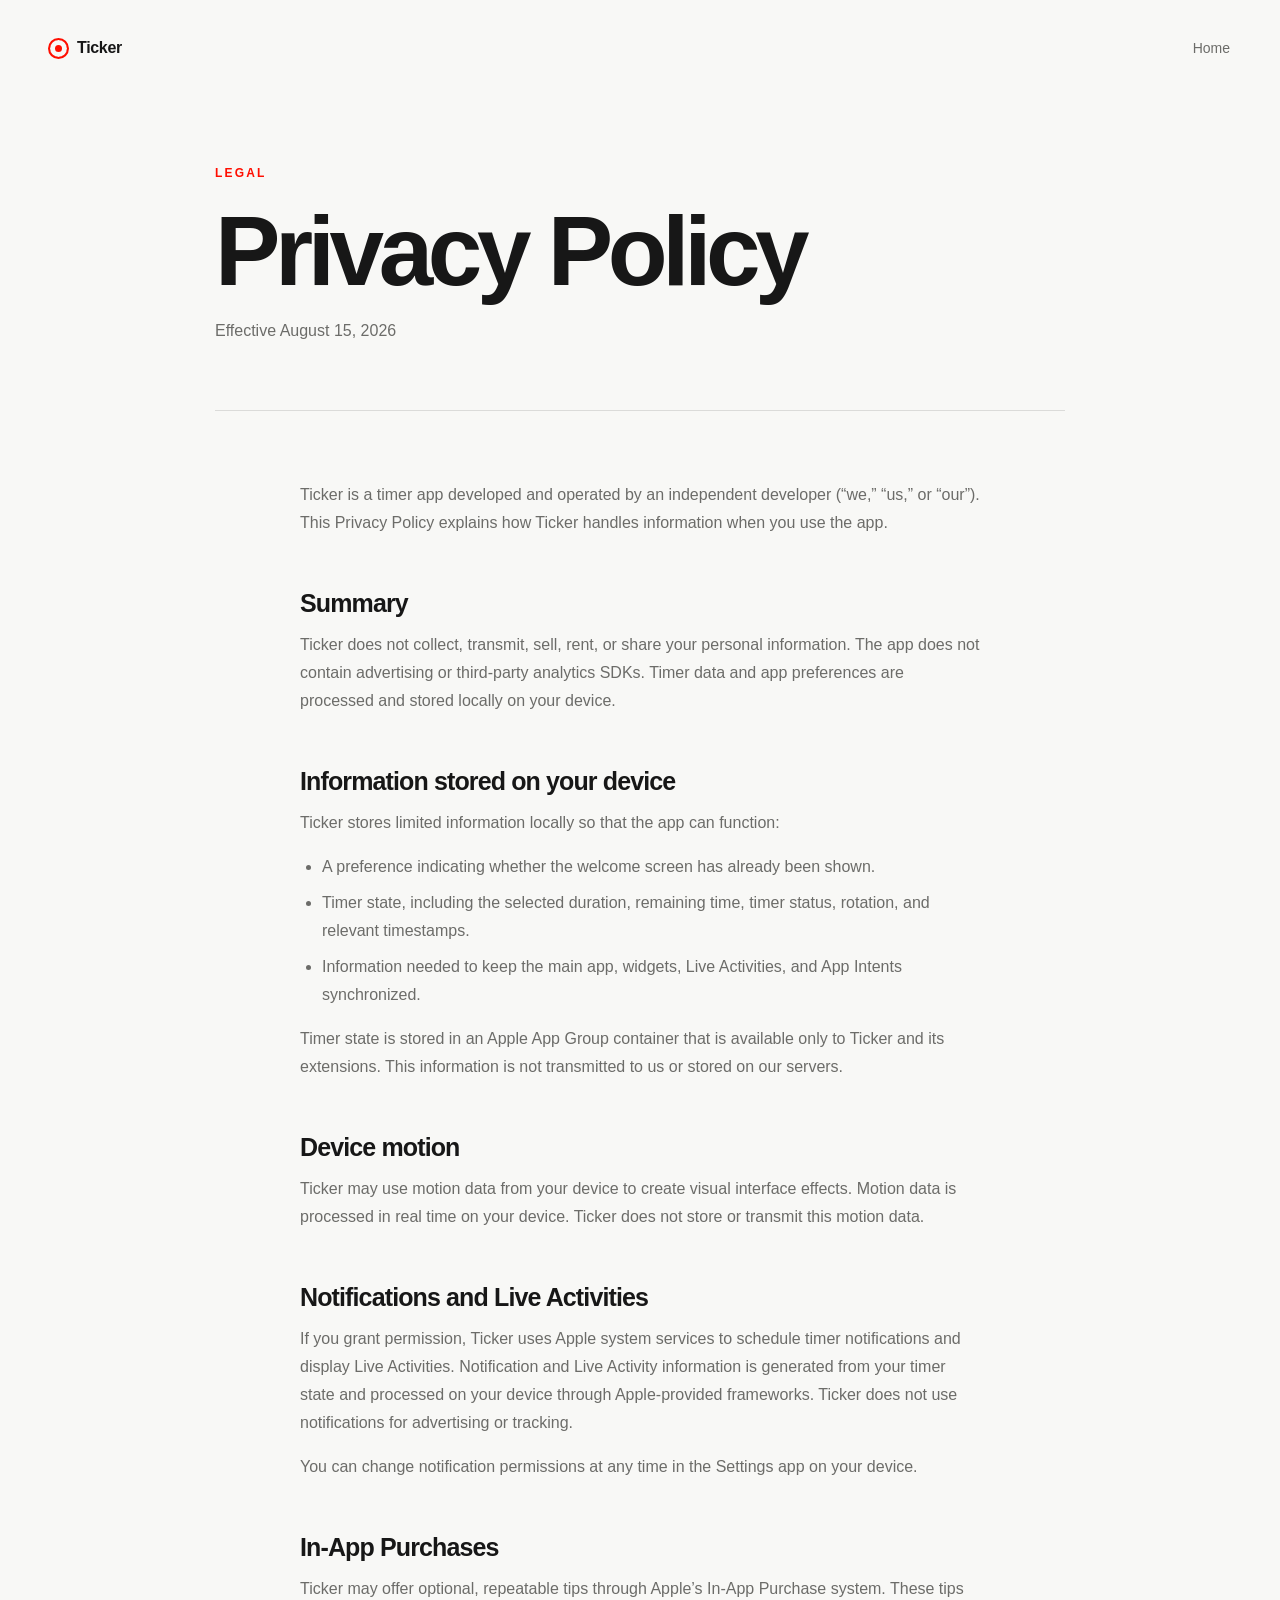
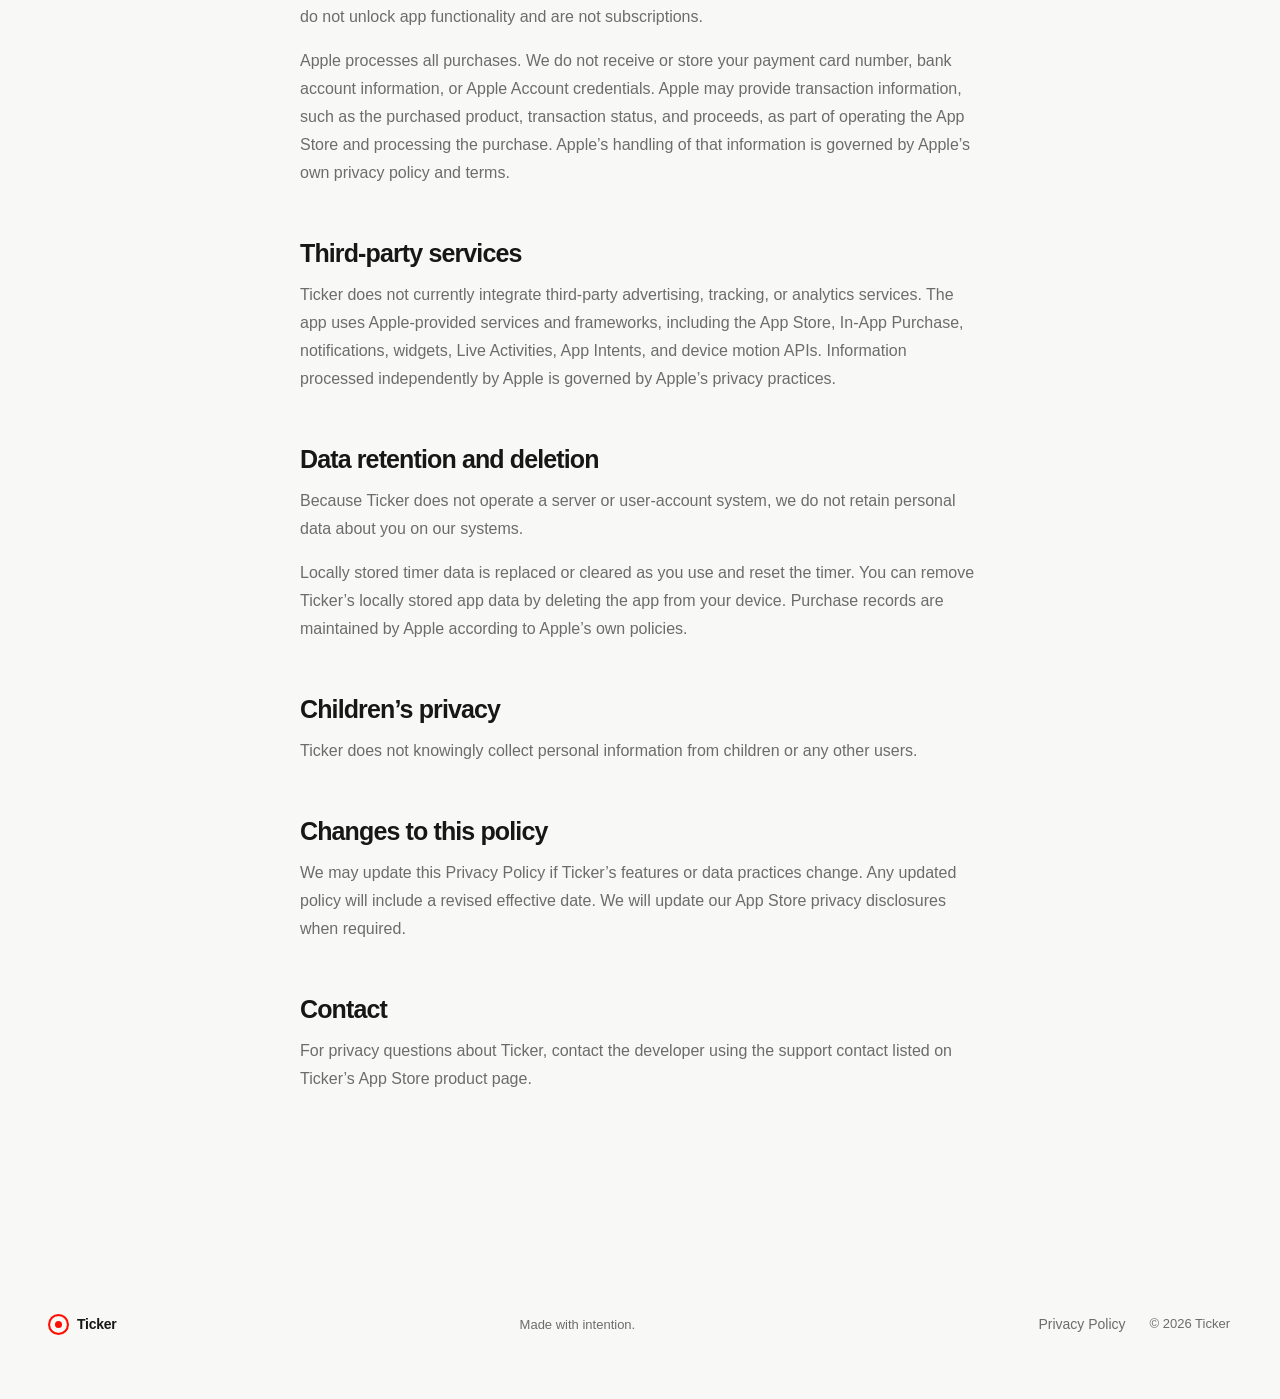
==== privacy.html @ 787fecfb "Add Ticker website and privacy policy" ====
<!doctype html>
<html lang="en">
<head>
  <meta charset="utf-8">
  <meta name="viewport" content="width=device-width, initial-scale=1">
  <meta name="theme-color" content="#f8f8f6">
  <meta name="description" content="Privacy Policy for the Ticker iPhone app.">
  <title>Privacy Policy — Ticker</title>
  <link rel="icon" type="image/png" href="assets/ticker-icon.png">
  <link rel="stylesheet" href="styles.css">
</head>
<body>
  <header class="site-header">
    <a class="brand" href="index.html" aria-label="Ticker home"><span class="brand-mark" aria-hidden="true"></span><span>Ticker</span></a>
    <nav aria-label="Primary navigation"><a href="index.html">Home</a></nav>
  </header>

  <main class="policy-shell">
    <header class="policy-heading">
      <p class="eyebrow">Legal</p>
      <h1>Privacy Policy</h1>
      <p>Effective August 15, 2026</p>
    </header>

    <article class="policy-content">
      <p>Ticker is a timer app developed and operated by an independent developer (“we,” “us,” or “our”). This Privacy Policy explains how Ticker handles information when you use the app.</p>

      <h2>Summary</h2>
      <p>Ticker does not collect, transmit, sell, rent, or share your personal information. The app does not contain advertising or third-party analytics SDKs. Timer data and app preferences are processed and stored locally on your device.</p>

      <h2>Information stored on your device</h2>
      <p>Ticker stores limited information locally so that the app can function:</p>
      <ul>
        <li>A preference indicating whether the welcome screen has already been shown.</li>
        <li>Timer state, including the selected duration, remaining time, timer status, rotation, and relevant timestamps.</li>
        <li>Information needed to keep the main app, widgets, Live Activities, and App Intents synchronized.</li>
      </ul>
      <p>Timer state is stored in an Apple App Group container that is available only to Ticker and its extensions. This information is not transmitted to us or stored on our servers.</p>

      <h2>Device motion</h2>
      <p>Ticker may use motion data from your device to create visual interface effects. Motion data is processed in real time on your device. Ticker does not store or transmit this motion data.</p>

      <h2>Notifications and Live Activities</h2>
      <p>If you grant permission, Ticker uses Apple system services to schedule timer notifications and display Live Activities. Notification and Live Activity information is generated from your timer state and processed on your device through Apple-provided frameworks. Ticker does not use notifications for advertising or tracking.</p>
      <p>You can change notification permissions at any time in the Settings app on your device.</p>

      <h2>In-App Purchases</h2>
      <p>Ticker may offer optional, repeatable tips through Apple’s In-App Purchase system. These tips do not unlock app functionality and are not subscriptions.</p>
      <p>Apple processes all purchases. We do not receive or store your payment card number, bank account information, or Apple Account credentials. Apple may provide transaction information, such as the purchased product, transaction status, and proceeds, as part of operating the App Store and processing the purchase. Apple’s handling of that information is governed by Apple’s own privacy policy and terms.</p>

      <h2>Third-party services</h2>
      <p>Ticker does not currently integrate third-party advertising, tracking, or analytics services. The app uses Apple-provided services and frameworks, including the App Store, In-App Purchase, notifications, widgets, Live Activities, App Intents, and device motion APIs. Information processed independently by Apple is governed by Apple’s privacy practices.</p>

      <h2>Data retention and deletion</h2>
      <p>Because Ticker does not operate a server or user-account system, we do not retain personal data about you on our systems.</p>
      <p>Locally stored timer data is replaced or cleared as you use and reset the timer. You can remove Ticker’s locally stored app data by deleting the app from your device. Purchase records are maintained by Apple according to Apple’s own policies.</p>

      <h2>Children’s privacy</h2>
      <p>Ticker does not knowingly collect personal information from children or any other users.</p>

      <h2>Changes to this policy</h2>
      <p>We may update this Privacy Policy if Ticker’s features or data practices change. Any updated policy will include a revised effective date. We will update our App Store privacy disclosures when required.</p>

      <h2>Contact</h2>
      <p>For privacy questions about Ticker, contact the developer using the support contact listed on Ticker’s App Store product page.</p>
    </article>
  </main>

  <footer>
    <a class="brand footer-brand" href="index.html"><span class="brand-mark" aria-hidden="true"></span><span>Ticker</span></a>
    <p>Made with intention.</p>
    <div><a href="privacy.html">Privacy Policy</a><span>© 2026 Ticker</span></div>
  </footer>
</body>
</html>
---- styles.css ----
:root {
  color-scheme: light dark;
  --accent: #ff0e00;
  --ink: #171717;
  --muted: #6c6c69;
  --paper: #f8f8f6;
  --surface: #e6e6e5;
  --line: rgba(23, 23, 23, .13);
  --serif: ui-serif, "New York", "Iowan Old Style", Georgia, serif;
  --rounded: ui-rounded, "SF Pro Rounded", -apple-system, BlinkMacSystemFont, "Segoe UI", sans-serif;
}

* { box-sizing: border-box; }
html { scroll-behavior: smooth; }
body {
  margin: 0;
  color: var(--ink);
  background: var(--paper);
  font-family: var(--rounded);
  -webkit-font-smoothing: antialiased;
}
a { color: inherit; }

.site-header, footer {
  width: min(1180px, calc(100% - 48px));
  margin: 0 auto;
  display: flex;
  align-items: center;
  justify-content: space-between;
}
.site-header { height: 96px; }
.brand { display: inline-flex; align-items: center; gap: 10px; font-weight: 700; text-decoration: none; letter-spacing: -.02em; }
.brand-mark { width: 17px; height: 17px; display: inline-block; border-radius: 50%; background: var(--accent); box-shadow: inset 0 0 0 5px var(--paper); outline: 2px solid var(--accent); }
nav { display: flex; gap: 28px; }
nav a, footer a { color: var(--muted); font-size: 14px; text-decoration: none; }
nav a:hover, footer a:hover { color: var(--accent); }

.hero {
  width: min(1180px, calc(100% - 48px));
  min-height: calc(100vh - 96px);
  margin: 0 auto;
  padding: 48px 0 100px;
  display: grid;
  grid-template-columns: .92fr 1.08fr;
  align-items: center;
  gap: 60px;
}
.eyebrow, .section-number { margin: 0 0 24px; color: var(--accent); font-size: 12px; font-weight: 800; letter-spacing: .18em; text-transform: uppercase; }
h1, h2 { margin: 0; font-weight: 560; letter-spacing: -.055em; line-height: .96; }
h1 { font-size: clamp(56px, 7vw, 102px); }
h1 em, h2 em { color: var(--accent); font-family: var(--serif); font-weight: 400; }
.intro { max-width: 510px; margin: 32px 0 0; color: var(--muted); font-size: clamp(18px, 2vw, 22px); line-height: 1.58; letter-spacing: -.02em; }
.actions { display: flex; align-items: center; gap: 28px; margin-top: 42px; flex-wrap: wrap; }
.store-badge { display: inline-flex; align-items: center; gap: 10px; min-width: 176px; padding: 9px 17px; color: #fff; background: #171717; border-radius: 12px; }
.store-badge .apple { width: 22px; font-size: 22px; line-height: 1; }
.store-badge small, .store-badge strong { display: block; }
.store-badge small { font-size: 8px; letter-spacing: .08em; }
.store-badge strong { font-size: 18px; line-height: 1.1; }
.text-link { color: var(--accent); font-size: 14px; font-weight: 700; text-decoration: none; }

.product-stage { position: relative; min-height: 680px; display: grid; place-items: center; isolation: isolate; }
.halo { position: absolute; border: 1px solid rgba(255, 14, 0, .16); border-radius: 50%; z-index: -1; }
.halo-one { width: 560px; height: 560px; }
.halo-two { width: 710px; height: 710px; opacity: .55; }
.ticker-device {
  width: 310px;
  height: 603px;
  padding: 18px;
  display: flex;
  flex-direction: column;
  background: var(--surface);
  border: 1px solid rgba(255,255,255,.75);
  border-radius: 28px;
  box-shadow: 0 42px 80px rgba(0,0,0,.13), inset 0 1px 0 rgba(255,255,255,.8);
  transform: rotate(2.5deg);
}
.top-disc, .bottom-disc { position: relative; flex: 1; display: grid; place-items: center; }
.tick-ring { position: absolute; inset: 3px; border-radius: 50%; background: repeating-conic-gradient(from -2deg, rgba(25,25,25,.58) 0deg 1deg, transparent 1deg 6deg); mask: radial-gradient(circle, transparent 0 74%, #000 75%); -webkit-mask: radial-gradient(circle, transparent 0 74%, #000 75%); }
.speaker { width: 142px; height: 142px; border-radius: 50%; background: #1c1c1c; display: grid; place-content: center; gap: 6px; box-shadow: inset 0 0 26px rgba(255,255,255,.06), 0 9px 18px rgba(0,0,0,.18); }
.speaker i { width: 72px; height: 2px; display: block; background: #5b5b5b; border-radius: 4px; }
.support-dot { position: absolute; top: 4px; right: 3px; display: grid; place-items: center; width: 22px; height: 22px; color: var(--accent); font-size: 10px; background: rgba(255,255,255,.55); border-radius: 50%; }
.connector { align-self: center; width: 3px; height: 20px; background: var(--accent); border-radius: 3px; }
.dial { position: relative; width: 220px; height: 220px; display: grid; place-items: center; border-radius: 50%; background: linear-gradient(145deg,#eee,#cfcfce); box-shadow: 12px 16px 22px rgba(0,0,0,.11), -8px -10px 20px rgba(255,255,255,.75), inset 0 0 0 1px rgba(0,0,0,.04); }
.dial-shine { position: absolute; inset: 15px; border-radius: 50%; border: 1px solid rgba(255,255,255,.8); }
.dial-marker { position: absolute; top: 9px; width: 3px; height: 17px; background: var(--accent); border-radius: 3px; }
.dial button { position: relative; z-index: 1; width: 104px; height: 104px; border: 0; border-radius: 50%; color: var(--accent); background: #e1e1e0; font: 800 12px/1 var(--rounded); letter-spacing: .12em; box-shadow: inset 3px 4px 8px rgba(0,0,0,.08), 0 1px 1px rgba(255,255,255,.8); }
.gesture-note { position: absolute; bottom: -5px; margin: 0; color: var(--muted); font-size: 12px; letter-spacing: .06em; }
.gesture-note span { color: var(--accent); margin-right: 6px; }

.manifesto { padding: 150px max(24px, calc((100vw - 1000px) / 2)); color: #fff; background: #171717; text-align: center; }
.manifesto h2, .closing h2 { font-size: clamp(46px, 6vw, 80px); }
.manifesto > p:last-child { max-width: 660px; margin: 34px auto 0; color: #a9a9a6; font-size: 19px; line-height: 1.65; }

.features { width: min(1100px, calc(100% - 48px)); margin: 0 auto; padding: 120px 0 140px; display: grid; grid-template-columns: repeat(3, 1fr); gap: 32px; }
.features article { padding: 38px 34px 42px; border-top: 1px solid var(--line); }
.feature-icon { display: grid; place-items: center; width: 42px; height: 42px; margin-bottom: 68px; color: var(--accent); border: 1px solid rgba(255,14,0,.25); border-radius: 50%; font-size: 19px; }
.features h3 { margin: 0 0 14px; font-size: 22px; letter-spacing: -.03em; }
.features p { margin: 0; color: var(--muted); line-height: 1.65; }

.closing { min-height: 620px; padding: 90px max(24px, calc((100vw - 1080px) / 2)); display: flex; align-items: center; justify-content: space-between; gap: 50px; background: linear-gradient(145deg,#ececeb,#dcdcd9); overflow: hidden; }
.mini-dial { flex: 0 0 auto; width: min(36vw, 430px); aspect-ratio: 1; display: grid; place-items: center; border-radius: 50%; background: linear-gradient(145deg,#f5f5f2,#c7c7c4); box-shadow: 25px 32px 60px rgba(0,0,0,.14), -20px -20px 48px rgba(255,255,255,.8); }
.mini-dial span { width: 5px; height: 42px; align-self: start; margin-top: 20px; border-radius: 5px; background: var(--accent); }

footer { min-height: 150px; gap: 24px; color: var(--muted); font-size: 13px; }
footer > div { display: flex; gap: 24px; }
.footer-brand { color: var(--ink); }

.policy-shell { width: min(850px, calc(100% - 48px)); margin: 0 auto; padding: 70px 0 140px; }
.policy-heading { padding-bottom: 70px; border-bottom: 1px solid var(--line); }
.policy-heading h1 { font-size: clamp(58px, 9vw, 98px); }
.policy-heading > p:last-child { margin: 24px 0 0; color: var(--muted); }
.policy-content { max-width: 680px; margin: 70px auto 0; }
.policy-content h2 { margin: 54px 0 14px; font-size: 25px; letter-spacing: -.035em; }
.policy-content p, .policy-content li { color: var(--muted); font-size: 16px; line-height: 1.75; }
.policy-content ul { padding-left: 22px; }
.policy-content li + li { margin-top: 8px; }

@media (prefers-color-scheme: dark) {
  :root { --ink: #f4f4f2; --muted: #a1a19d; --paper: #101010; --surface: #1f1f1f; --line: rgba(255,255,255,.13); }
  .ticker-device { border-color: rgba(255,255,255,.08); box-shadow: 0 42px 80px rgba(0,0,0,.6), inset 0 1px 0 rgba(255,255,255,.05); }
  .tick-ring { background: repeating-conic-gradient(from -2deg, rgba(255,255,255,.68) 0deg 1deg, transparent 1deg 6deg); }
  .dial { background: linear-gradient(145deg,#292929,#131313); box-shadow: 12px 16px 22px rgba(0,0,0,.4), -8px -10px 20px rgba(255,255,255,.02), inset 0 0 0 1px rgba(255,255,255,.04); }
  .dial-shine { border-color: rgba(255,255,255,.08); }
  .dial button { background: #1b1b1b; }
  .closing { background: linear-gradient(145deg,#212121,#090909); }
  .mini-dial { background: linear-gradient(145deg,#2a2a2a,#0c0c0c); box-shadow: 25px 32px 60px rgba(0,0,0,.5), -20px -20px 48px rgba(255,255,255,.025); }
}

@media (max-width: 850px) {
  .hero { grid-template-columns: 1fr; padding-top: 70px; }
  .hero-copy { text-align: center; }
  .intro { margin-left: auto; margin-right: auto; }
  .actions { justify-content: center; }
  .product-stage { min-height: 650px; }
  .features { grid-template-columns: 1fr; }
  .feature-icon { margin-bottom: 32px; }
  .closing { flex-direction: column; justify-content: center; text-align: center; }
  .mini-dial { width: min(72vw, 360px); }
}

@media (max-width: 560px) {
  .site-header, footer, .hero, .features, .policy-shell { width: min(100% - 32px, 1180px); }
  .site-header { height: 76px; }
  .site-header nav { gap: 18px; }
  .hero { padding-top: 50px; gap: 20px; }
  h1 { font-size: clamp(47px, 14vw, 68px); }
  .product-stage { min-height: 590px; transform: scale(.88); margin: -30px -20px; }
  .halo-one { width: 460px; height: 460px; }
  .halo-two { width: 580px; height: 580px; }
  .ticker-device { transform: rotate(1deg); }
  .manifesto { padding-top: 100px; padding-bottom: 100px; }
  .features { padding: 80px 0 90px; }
  footer { padding: 50px 0; flex-direction: column; text-align: center; }
  footer > div { flex-direction: column; gap: 12px; }
}

@media (prefers-reduced-motion: reduce) { html { scroll-behavior: auto; } }
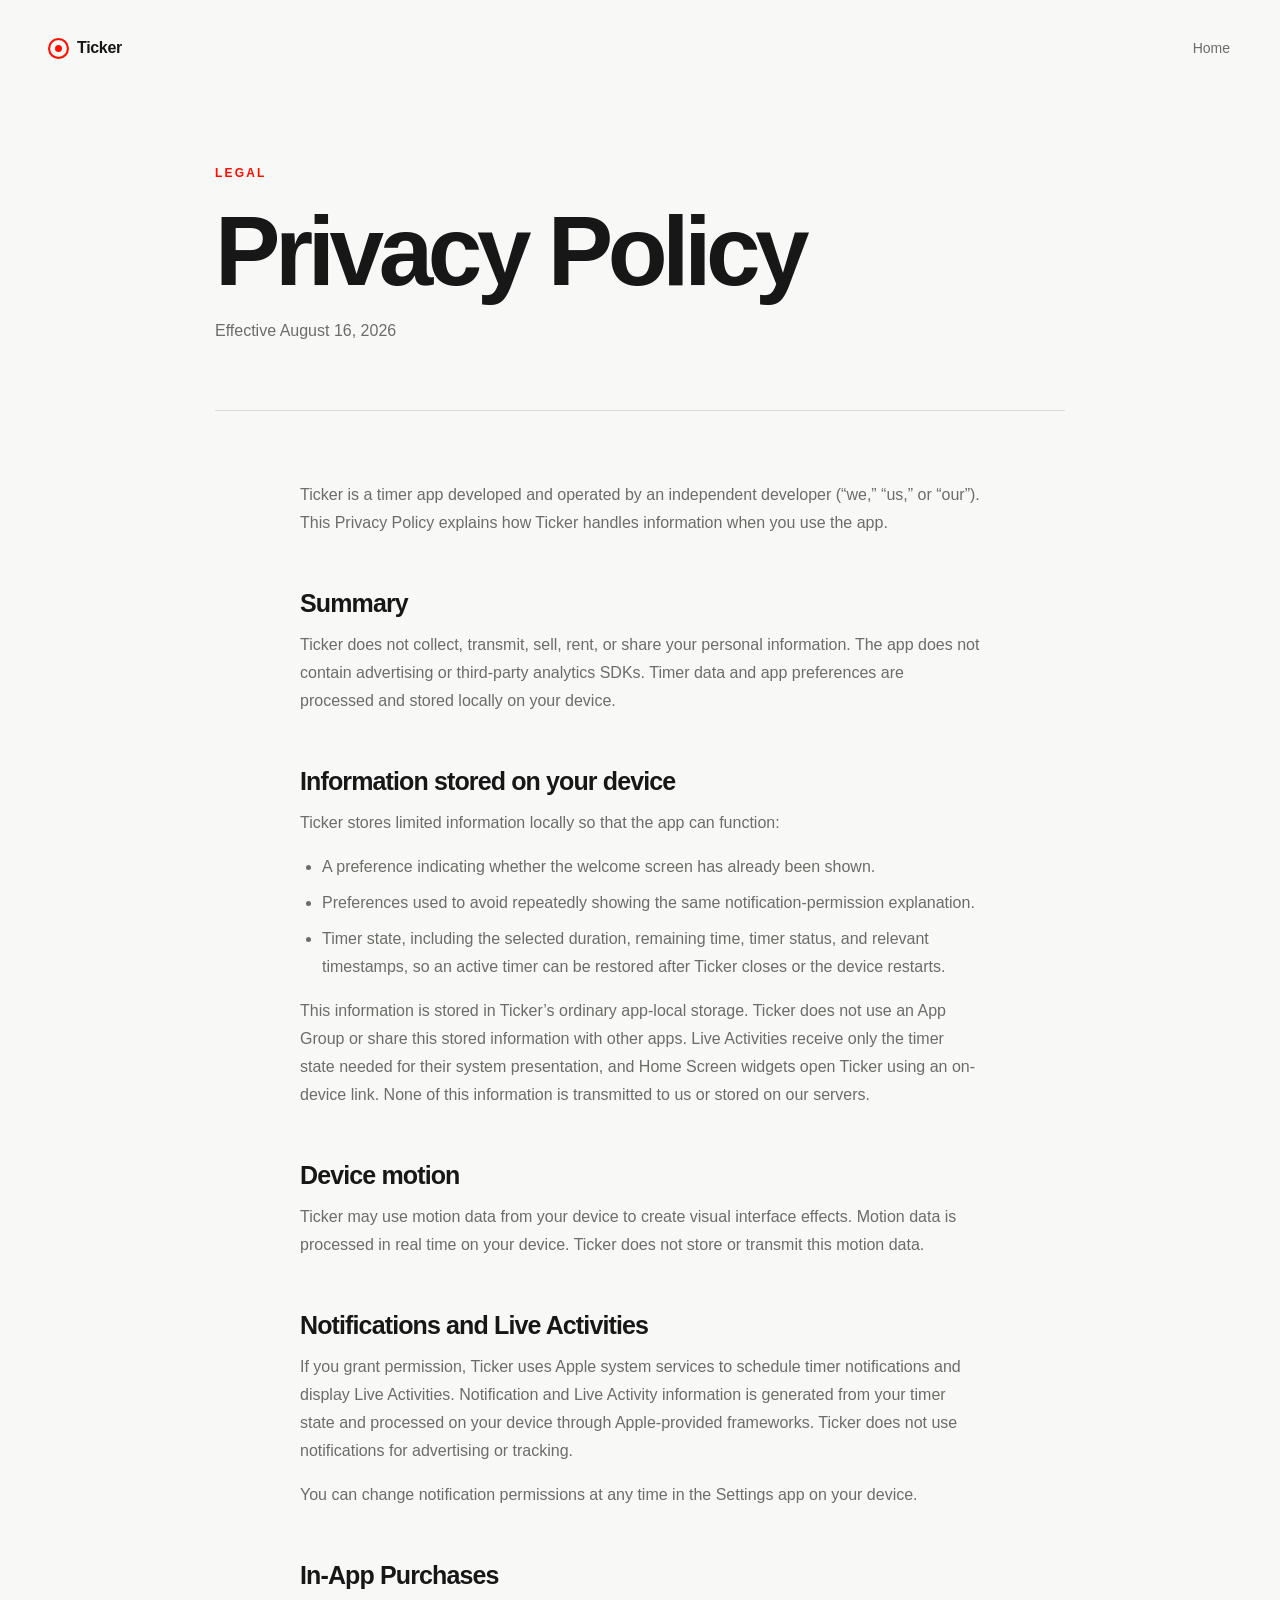
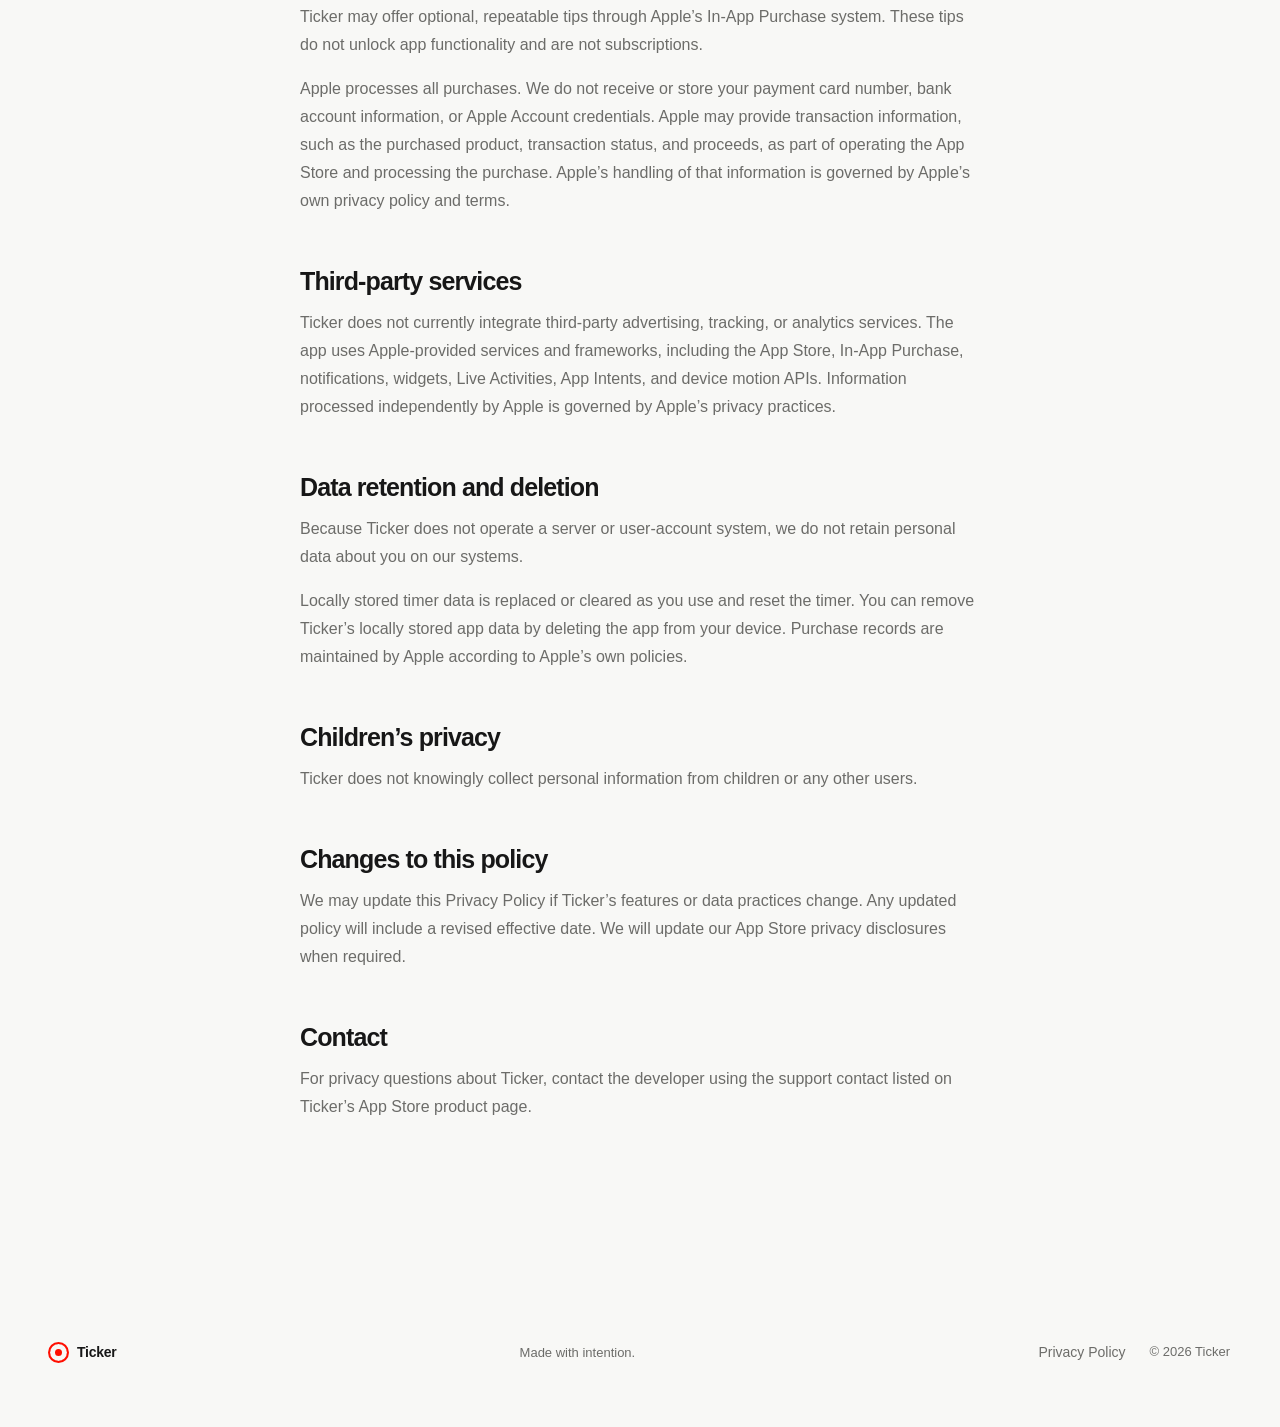
==== commit 204f5aa2: "Correct Ticker privacy policy storage details" ====
--- a/privacy.html
+++ b/privacy.html
@@ -19,7 +19,7 @@
     <header class="policy-heading">
       <p class="eyebrow">Legal</p>
       <h1>Privacy Policy</h1>
-      <p>Effective August 15, 2026</p>
+      <p>Effective August 16, 2026</p>
     </header>
 
     <article class="policy-content">
@@ -32,10 +32,10 @@
       <p>Ticker stores limited information locally so that the app can function:</p>
       <ul>
         <li>A preference indicating whether the welcome screen has already been shown.</li>
-        <li>Timer state, including the selected duration, remaining time, timer status, rotation, and relevant timestamps.</li>
-        <li>Information needed to keep the main app, widgets, Live Activities, and App Intents synchronized.</li>
+        <li>Preferences used to avoid repeatedly showing the same notification-permission explanation.</li>
+        <li>Timer state, including the selected duration, remaining time, timer status, and relevant timestamps, so an active timer can be restored after Ticker closes or the device restarts.</li>
       </ul>
-      <p>Timer state is stored in an Apple App Group container that is available only to Ticker and its extensions. This information is not transmitted to us or stored on our servers.</p>
+      <p>This information is stored in Ticker’s ordinary app-local storage. Ticker does not use an App Group or share this stored information with other apps. Live Activities receive only the timer state needed for their system presentation, and Home Screen widgets open Ticker using an on-device link. None of this information is transmitted to us or stored on our servers.</p>
 
       <h2>Device motion</h2>
       <p>Ticker may use motion data from your device to create visual interface effects. Motion data is processed in real time on your device. Ticker does not store or transmit this motion data.</p>
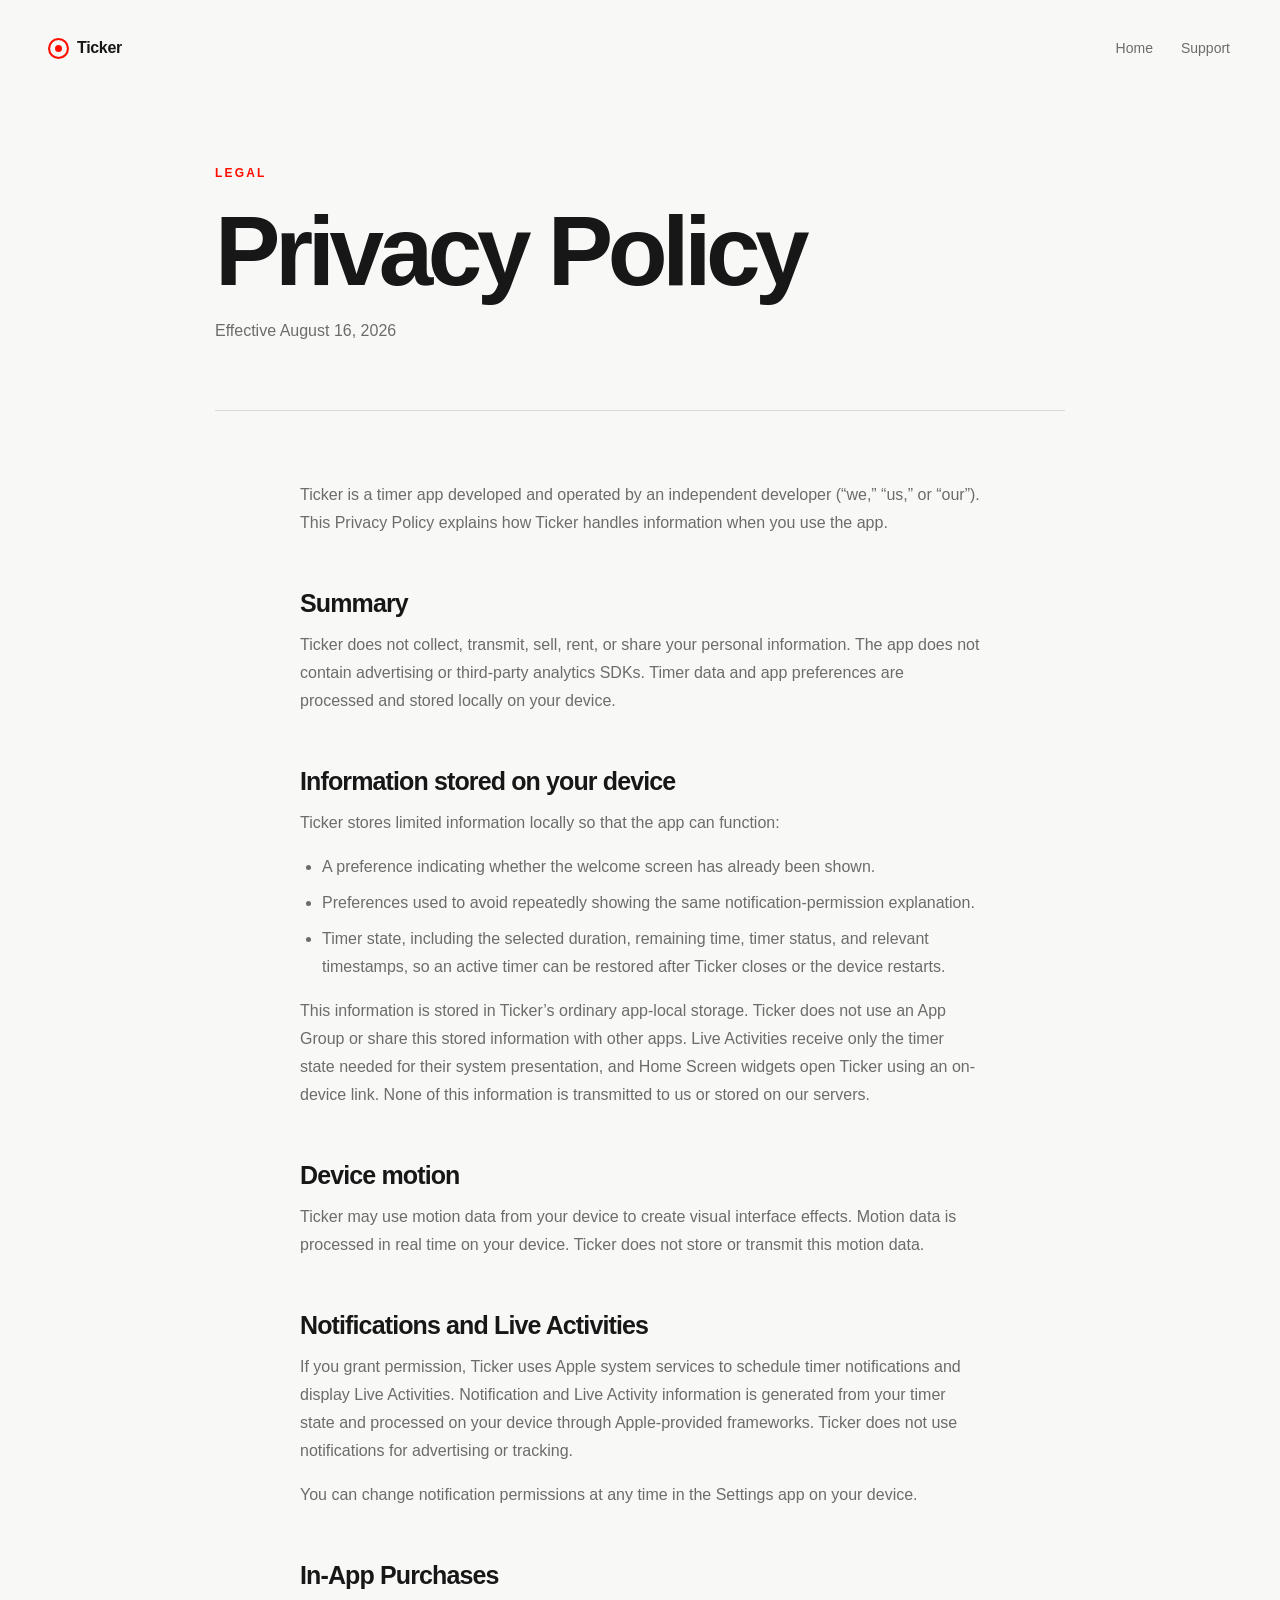
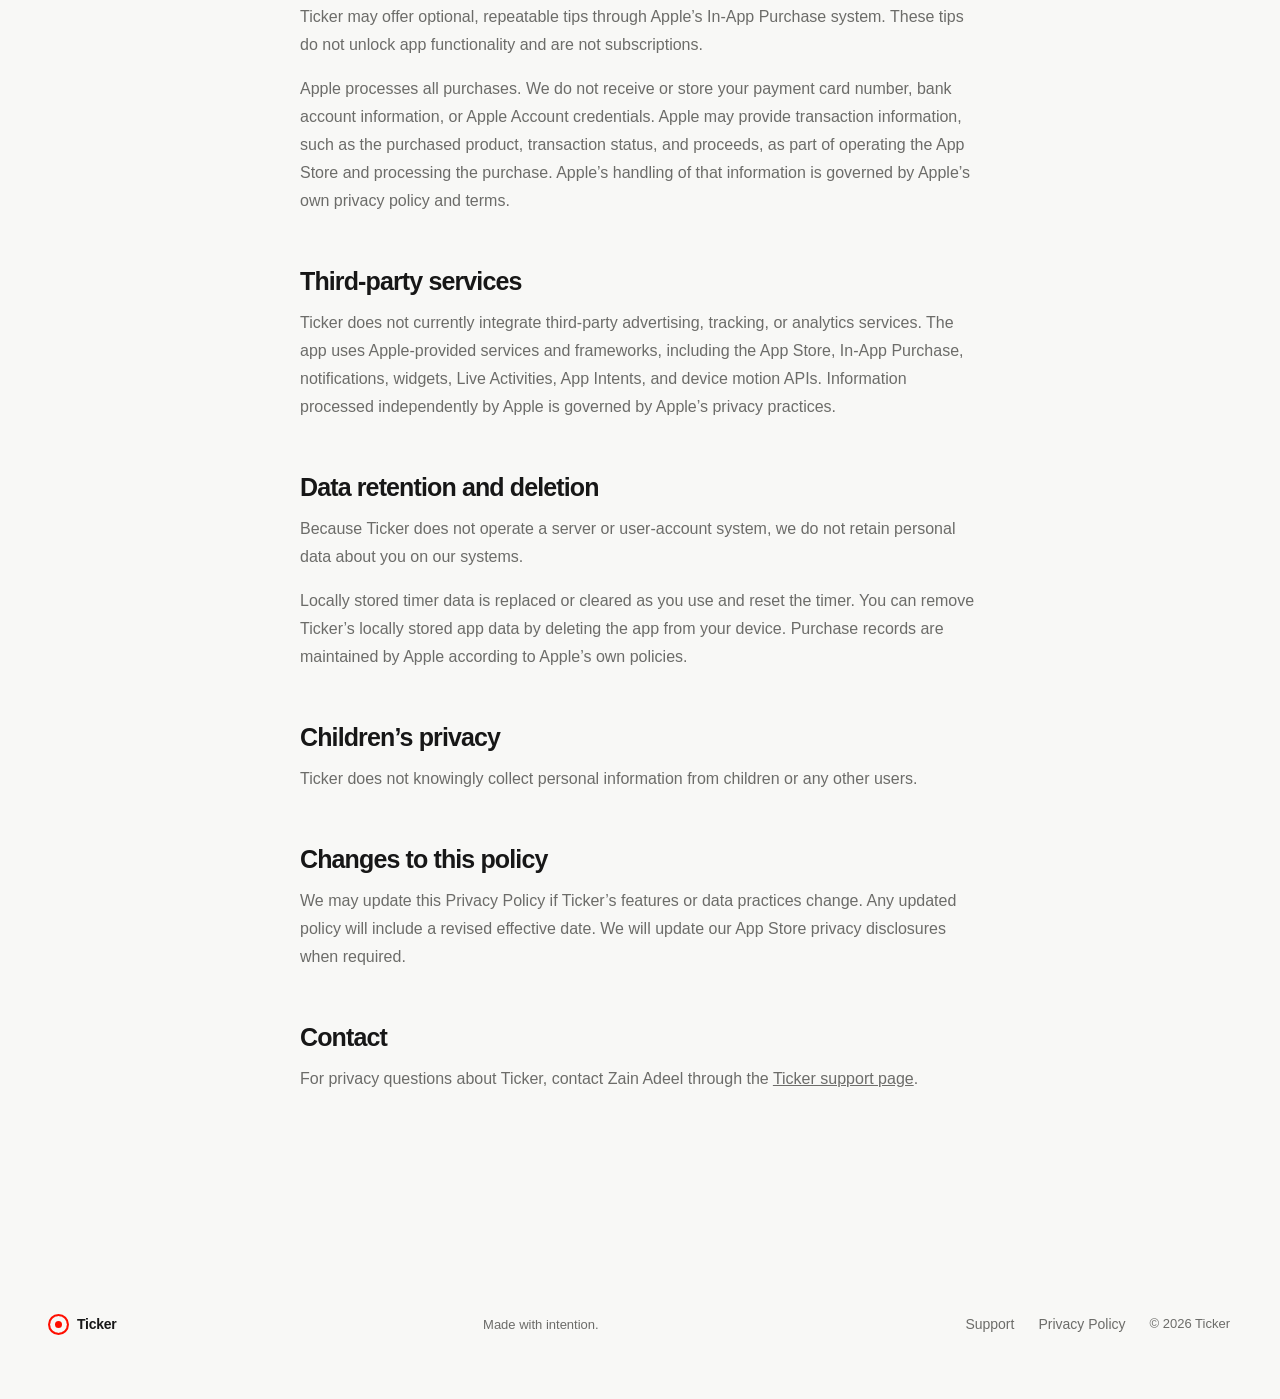
==== commit 0e031a5d: "Add App Store support information" ====
--- a/privacy.html
+++ b/privacy.html
@@ -4,7 +4,7 @@
   <meta charset="utf-8">
   <meta name="viewport" content="width=device-width, initial-scale=1">
   <meta name="theme-color" content="#f8f8f6">
-  <meta name="description" content="Privacy Policy for the Ticker iPhone app.">
+  <meta name="description" content="Privacy Policy for the Ticker iPhone and iPad app.">
   <title>Privacy Policy — Ticker</title>
   <link rel="icon" type="image/png" href="assets/ticker-icon.png">
   <link rel="stylesheet" href="styles.css">
@@ -12,7 +12,7 @@
 <body>
   <header class="site-header">
     <a class="brand" href="index.html" aria-label="Ticker home"><span class="brand-mark" aria-hidden="true"></span><span>Ticker</span></a>
-    <nav aria-label="Primary navigation"><a href="index.html">Home</a></nav>
+    <nav aria-label="Primary navigation"><a href="index.html">Home</a><a href="support.html">Support</a></nav>
   </header>
 
   <main class="policy-shell">
@@ -62,14 +62,14 @@
       <p>We may update this Privacy Policy if Ticker’s features or data practices change. Any updated policy will include a revised effective date. We will update our App Store privacy disclosures when required.</p>
 
       <h2>Contact</h2>
-      <p>For privacy questions about Ticker, contact the developer using the support contact listed on Ticker’s App Store product page.</p>
+      <p>For privacy questions about Ticker, contact Zain Adeel through the <a href="support.html">Ticker support page</a>.</p>
     </article>
   </main>
 
   <footer>
     <a class="brand footer-brand" href="index.html"><span class="brand-mark" aria-hidden="true"></span><span>Ticker</span></a>
     <p>Made with intention.</p>
-    <div><a href="privacy.html">Privacy Policy</a><span>© 2026 Ticker</span></div>
+    <div><a href="support.html">Support</a><a href="privacy.html">Privacy Policy</a><span>© 2026 Ticker</span></div>
   </footer>
 </body>
 </html>
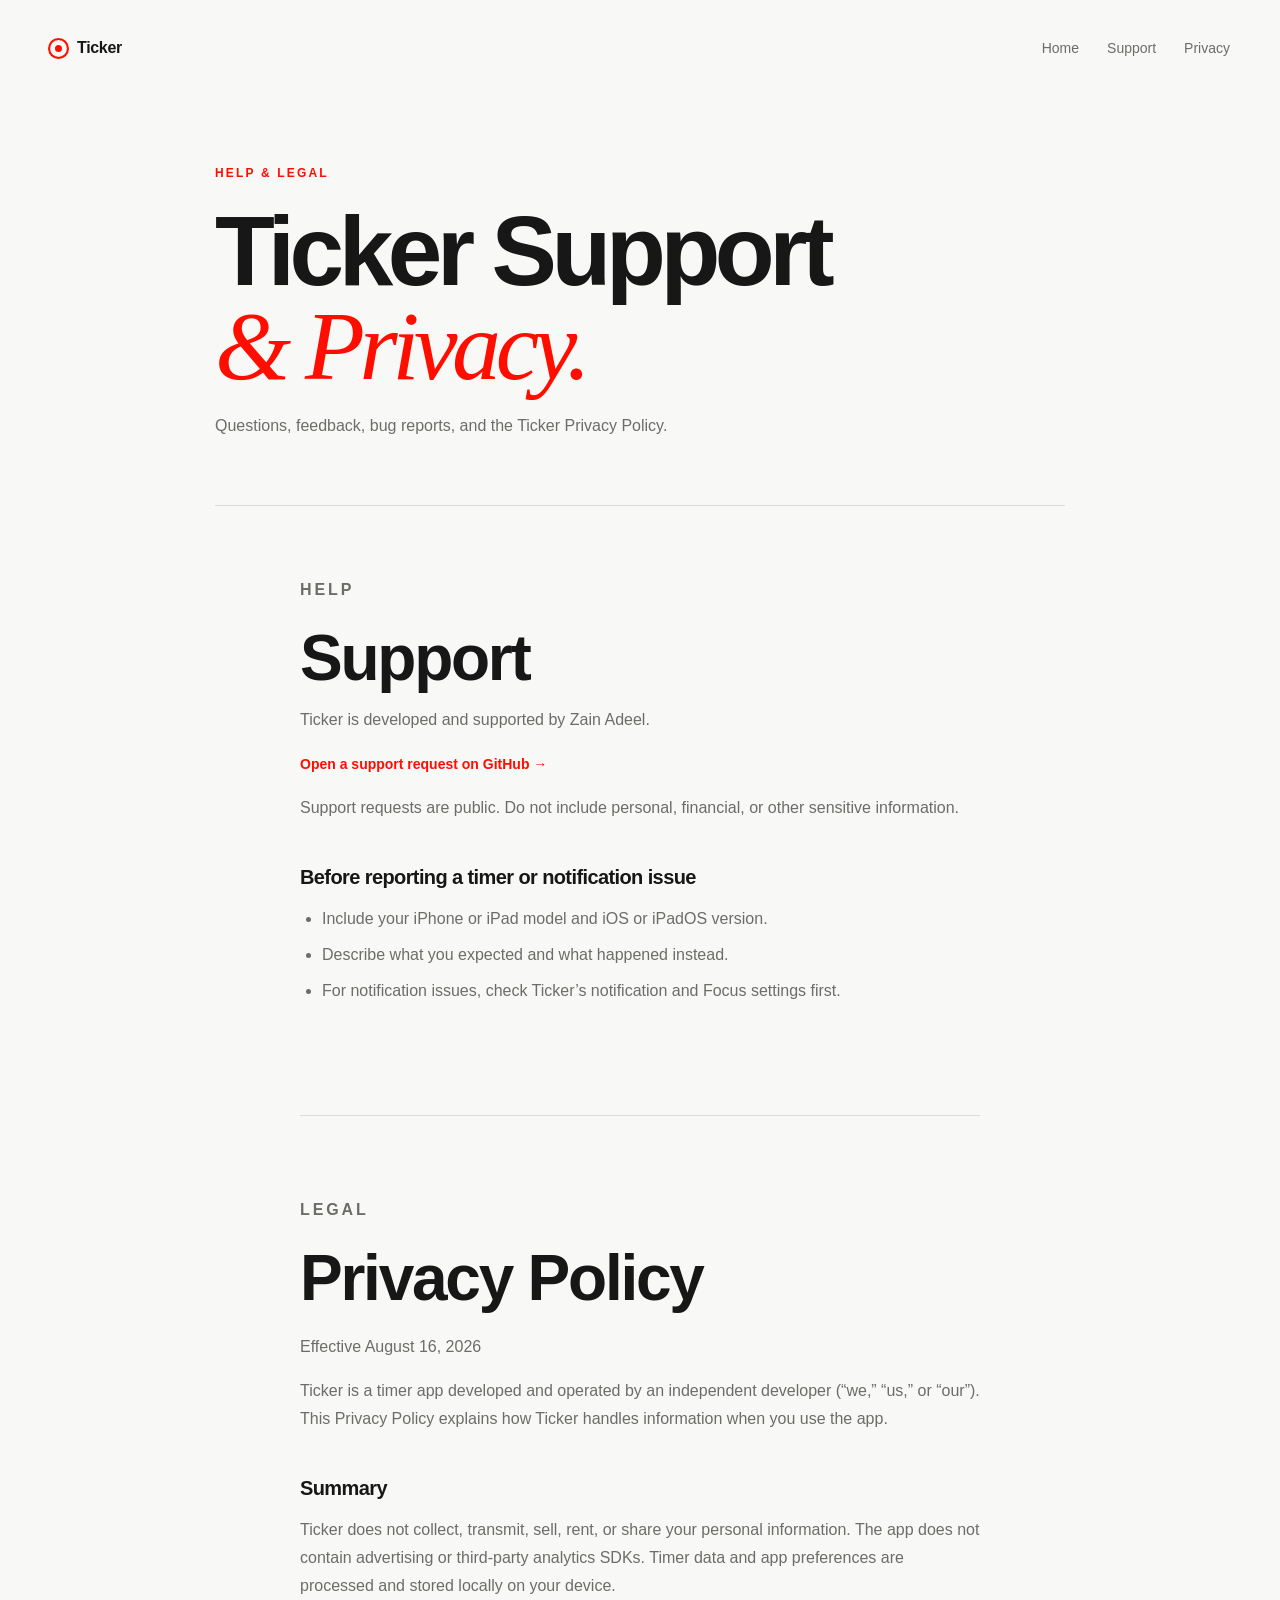
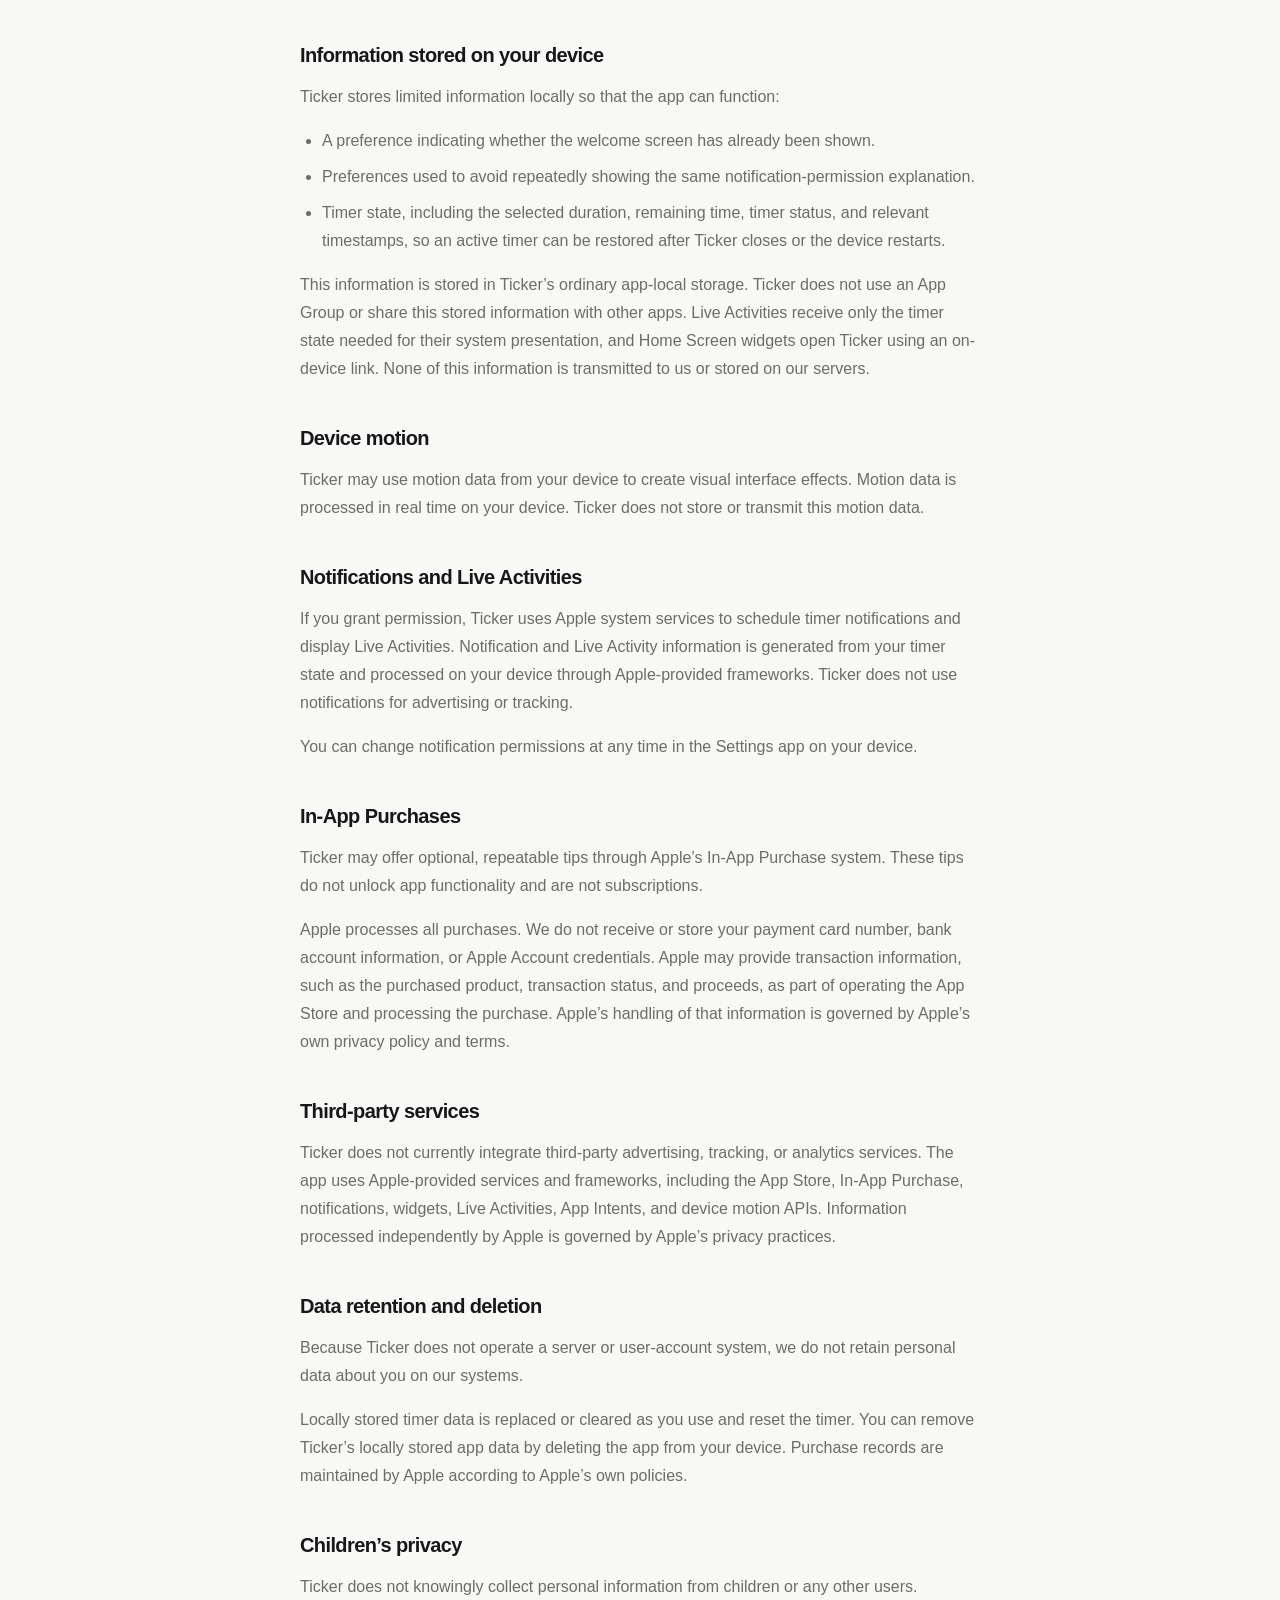
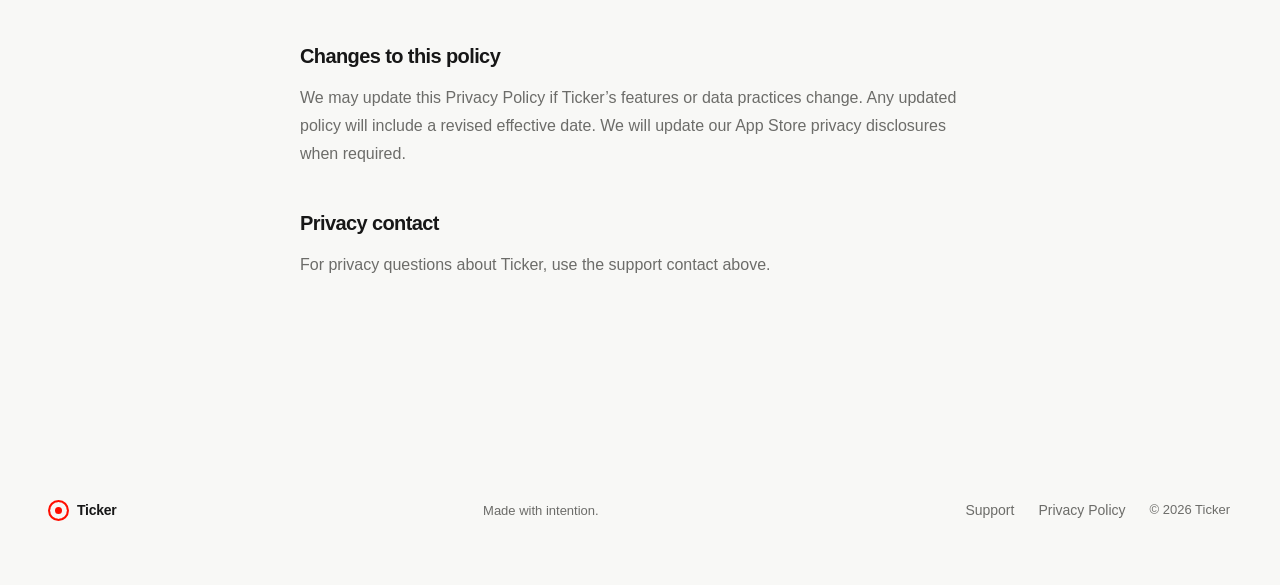
==== commit 4b9dd556: "Combine support and privacy pages" ====
--- a/privacy.html
+++ b/privacy.html
@@ -3,73 +3,13 @@
 <head>
   <meta charset="utf-8">
   <meta name="viewport" content="width=device-width, initial-scale=1">
-  <meta name="theme-color" content="#f8f8f6">
-  <meta name="description" content="Privacy Policy for the Ticker iPhone and iPad app.">
+  <meta name="robots" content="noindex">
+  <meta http-equiv="refresh" content="0; url=support.html#privacy">
+  <link rel="canonical" href="https://zainadeel.github.io/ticker-public/support.html#privacy">
   <title>Privacy Policy — Ticker</title>
-  <link rel="icon" type="image/png" href="assets/ticker-icon.png">
-  <link rel="stylesheet" href="styles.css">
 </head>
 <body>
-  <header class="site-header">
-    <a class="brand" href="index.html" aria-label="Ticker home"><span class="brand-mark" aria-hidden="true"></span><span>Ticker</span></a>
-    <nav aria-label="Primary navigation"><a href="index.html">Home</a><a href="support.html">Support</a></nav>
-  </header>
-
-  <main class="policy-shell">
-    <header class="policy-heading">
-      <p class="eyebrow">Legal</p>
-      <h1>Privacy Policy</h1>
-      <p>Effective August 16, 2026</p>
-    </header>
-
-    <article class="policy-content">
-      <p>Ticker is a timer app developed and operated by an independent developer (“we,” “us,” or “our”). This Privacy Policy explains how Ticker handles information when you use the app.</p>
-
-      <h2>Summary</h2>
-      <p>Ticker does not collect, transmit, sell, rent, or share your personal information. The app does not contain advertising or third-party analytics SDKs. Timer data and app preferences are processed and stored locally on your device.</p>
-
-      <h2>Information stored on your device</h2>
-      <p>Ticker stores limited information locally so that the app can function:</p>
-      <ul>
-        <li>A preference indicating whether the welcome screen has already been shown.</li>
-        <li>Preferences used to avoid repeatedly showing the same notification-permission explanation.</li>
-        <li>Timer state, including the selected duration, remaining time, timer status, and relevant timestamps, so an active timer can be restored after Ticker closes or the device restarts.</li>
-      </ul>
-      <p>This information is stored in Ticker’s ordinary app-local storage. Ticker does not use an App Group or share this stored information with other apps. Live Activities receive only the timer state needed for their system presentation, and Home Screen widgets open Ticker using an on-device link. None of this information is transmitted to us or stored on our servers.</p>
-
-      <h2>Device motion</h2>
-      <p>Ticker may use motion data from your device to create visual interface effects. Motion data is processed in real time on your device. Ticker does not store or transmit this motion data.</p>
-
-      <h2>Notifications and Live Activities</h2>
-      <p>If you grant permission, Ticker uses Apple system services to schedule timer notifications and display Live Activities. Notification and Live Activity information is generated from your timer state and processed on your device through Apple-provided frameworks. Ticker does not use notifications for advertising or tracking.</p>
-      <p>You can change notification permissions at any time in the Settings app on your device.</p>
-
-      <h2>In-App Purchases</h2>
-      <p>Ticker may offer optional, repeatable tips through Apple’s In-App Purchase system. These tips do not unlock app functionality and are not subscriptions.</p>
-      <p>Apple processes all purchases. We do not receive or store your payment card number, bank account information, or Apple Account credentials. Apple may provide transaction information, such as the purchased product, transaction status, and proceeds, as part of operating the App Store and processing the purchase. Apple’s handling of that information is governed by Apple’s own privacy policy and terms.</p>
-
-      <h2>Third-party services</h2>
-      <p>Ticker does not currently integrate third-party advertising, tracking, or analytics services. The app uses Apple-provided services and frameworks, including the App Store, In-App Purchase, notifications, widgets, Live Activities, App Intents, and device motion APIs. Information processed independently by Apple is governed by Apple’s privacy practices.</p>
-
-      <h2>Data retention and deletion</h2>
-      <p>Because Ticker does not operate a server or user-account system, we do not retain personal data about you on our systems.</p>
-      <p>Locally stored timer data is replaced or cleared as you use and reset the timer. You can remove Ticker’s locally stored app data by deleting the app from your device. Purchase records are maintained by Apple according to Apple’s own policies.</p>
-
-      <h2>Children’s privacy</h2>
-      <p>Ticker does not knowingly collect personal information from children or any other users.</p>
-
-      <h2>Changes to this policy</h2>
-      <p>We may update this Privacy Policy if Ticker’s features or data practices change. Any updated policy will include a revised effective date. We will update our App Store privacy disclosures when required.</p>
-
-      <h2>Contact</h2>
-      <p>For privacy questions about Ticker, contact Zain Adeel through the <a href="support.html">Ticker support page</a>.</p>
-    </article>
-  </main>
-
-  <footer>
-    <a class="brand footer-brand" href="index.html"><span class="brand-mark" aria-hidden="true"></span><span>Ticker</span></a>
-    <p>Made with intention.</p>
-    <div><a href="support.html">Support</a><a href="privacy.html">Privacy Policy</a><span>© 2026 Ticker</span></div>
-  </footer>
+  <p>Redirecting to the combined Ticker Support &amp; Privacy page…</p>
+  <p><a href="support.html#privacy">View the Ticker Privacy Policy</a></p>
 </body>
 </html>
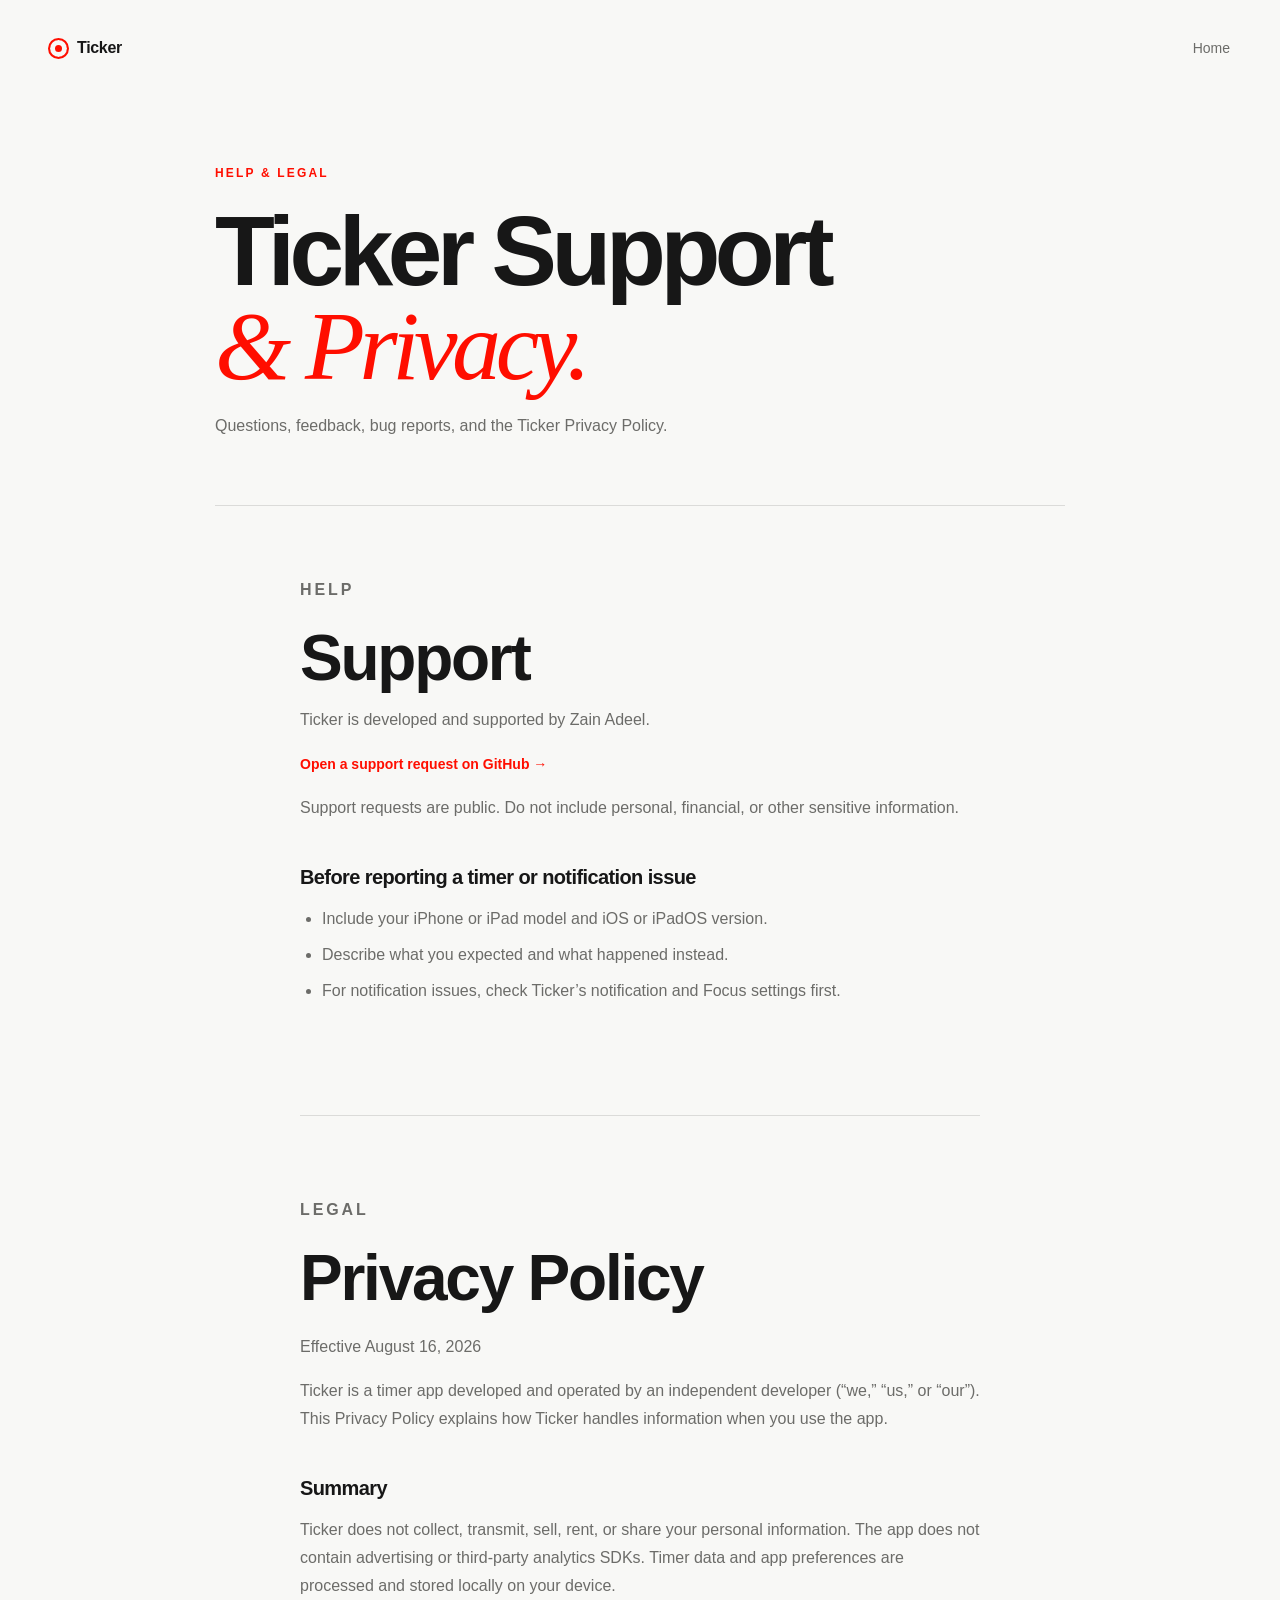
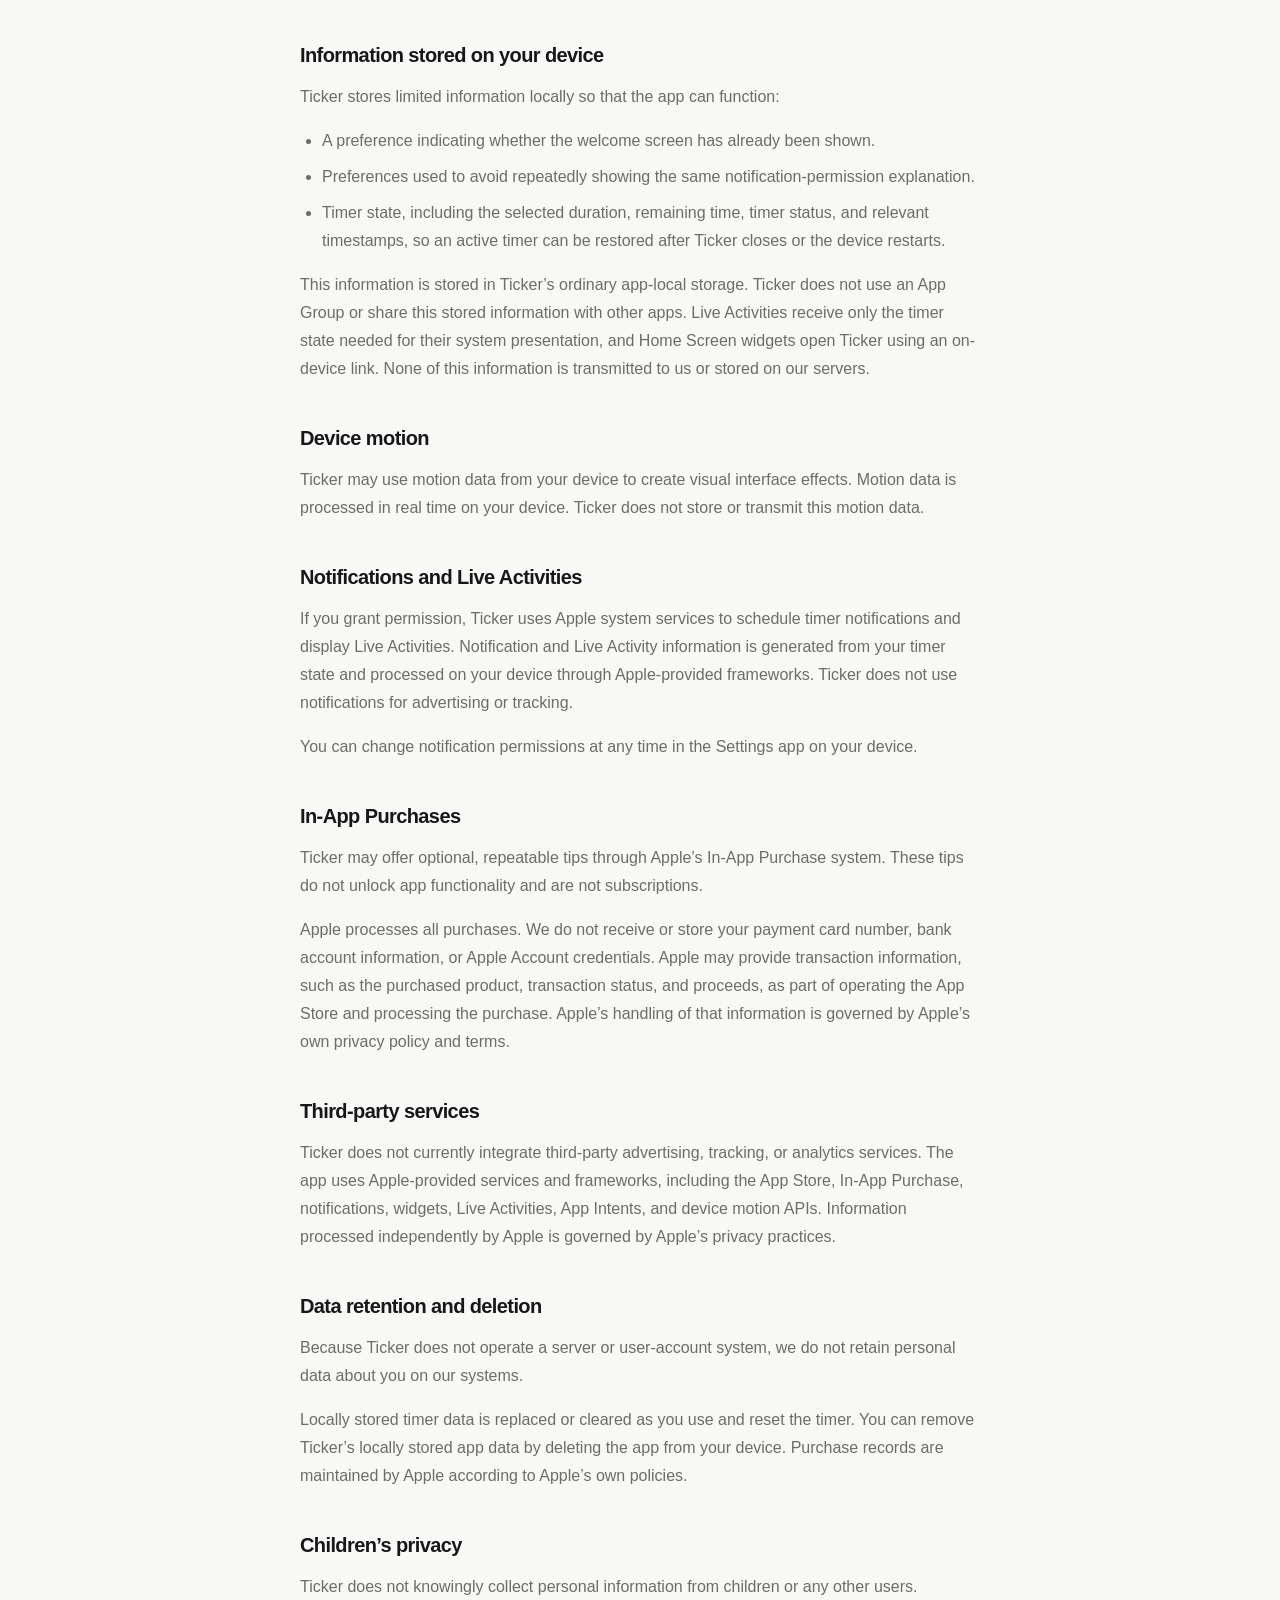
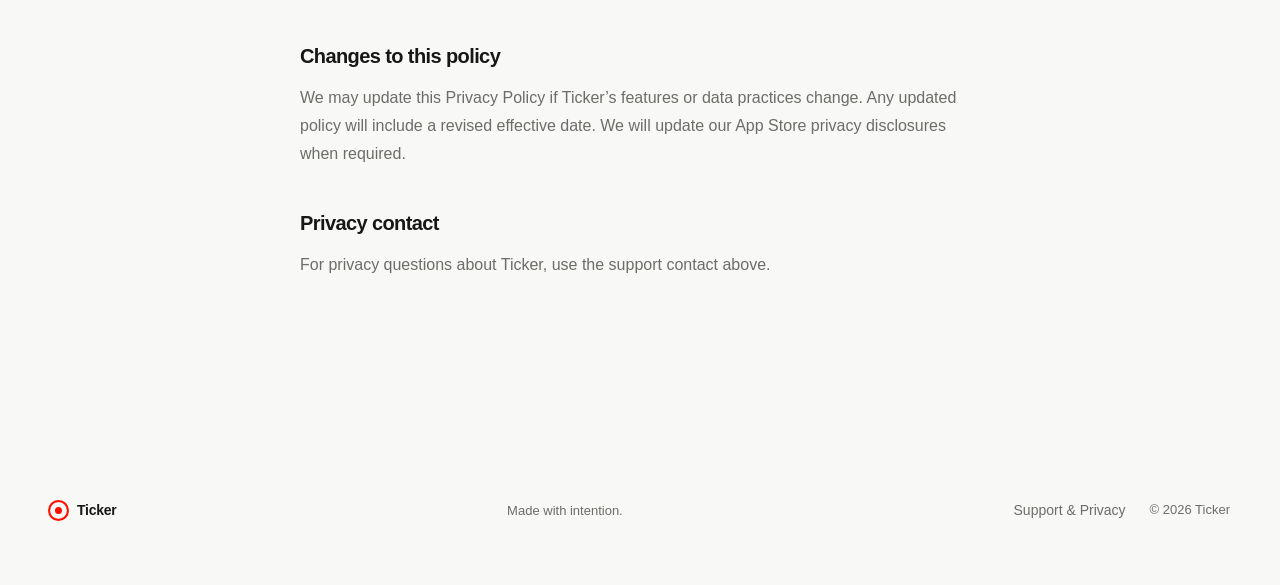
==== commit 5d351f30: "Use one support and privacy link" ====
--- a/privacy.html
+++ b/privacy.html
@@ -5,7 +5,7 @@
   <meta name="viewport" content="width=device-width, initial-scale=1">
   <meta name="robots" content="noindex">
   <meta http-equiv="refresh" content="0; url=support.html#privacy">
-  <link rel="canonical" href="https://zainadeel.github.io/ticker-public/support.html#privacy">
+  <link rel="canonical" href="https://zainadeel.github.io/ticker-public/support.html">
   <title>Privacy Policy — Ticker</title>
 </head>
 <body>
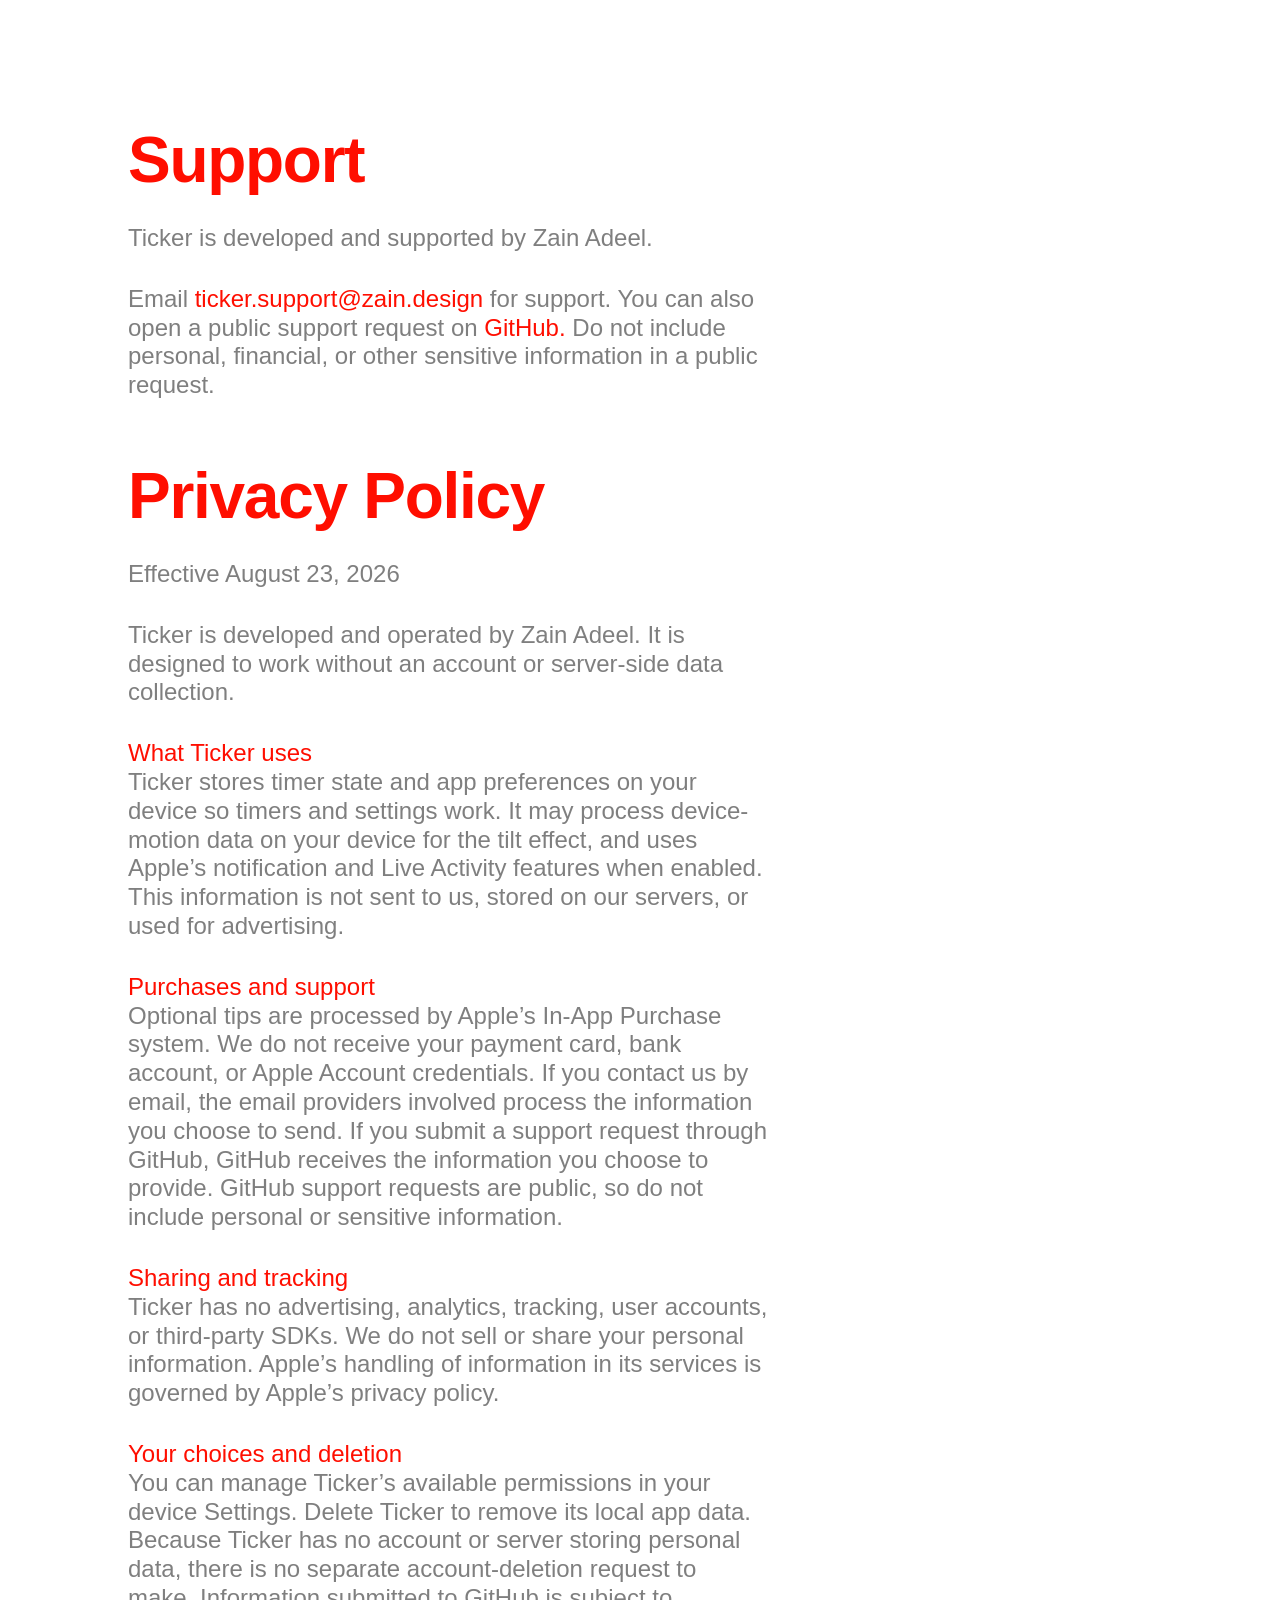
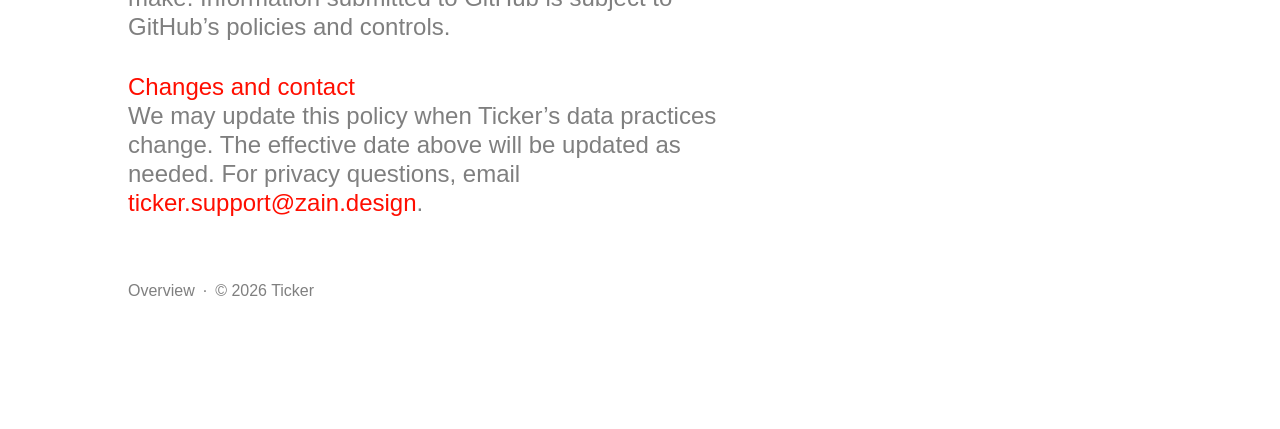
==== commit bd578651: "Add direct Ticker support email" ====
--- a/privacy.html
+++ b/privacy.html
@@ -4,12 +4,14 @@
   <meta charset="utf-8">
   <meta name="viewport" content="width=device-width, initial-scale=1">
   <meta name="robots" content="noindex">
-  <meta http-equiv="refresh" content="0; url=support.html#privacy">
-  <link rel="canonical" href="https://zainadeel.github.io/ticker-public/support.html">
+  <meta http-equiv="refresh" content="0; url=support.html">
+  <link rel="canonical" href="https://ticker.zain.design/support.html">
+  <link rel="icon" type="image/png" href="assets/ticker-favicon-light.png" media="(prefers-color-scheme: light)">
+  <link rel="icon" type="image/png" href="assets/ticker-favicon-dark.png" media="(prefers-color-scheme: dark)">
   <title>Privacy Policy — Ticker</title>
 </head>
 <body>
   <p>Redirecting to the combined Ticker Support &amp; Privacy page…</p>
-  <p><a href="support.html#privacy">View the Ticker Privacy Policy</a></p>
+  <p><a href="support.html">View the Ticker Privacy Policy</a></p>
 </body>
 </html>
